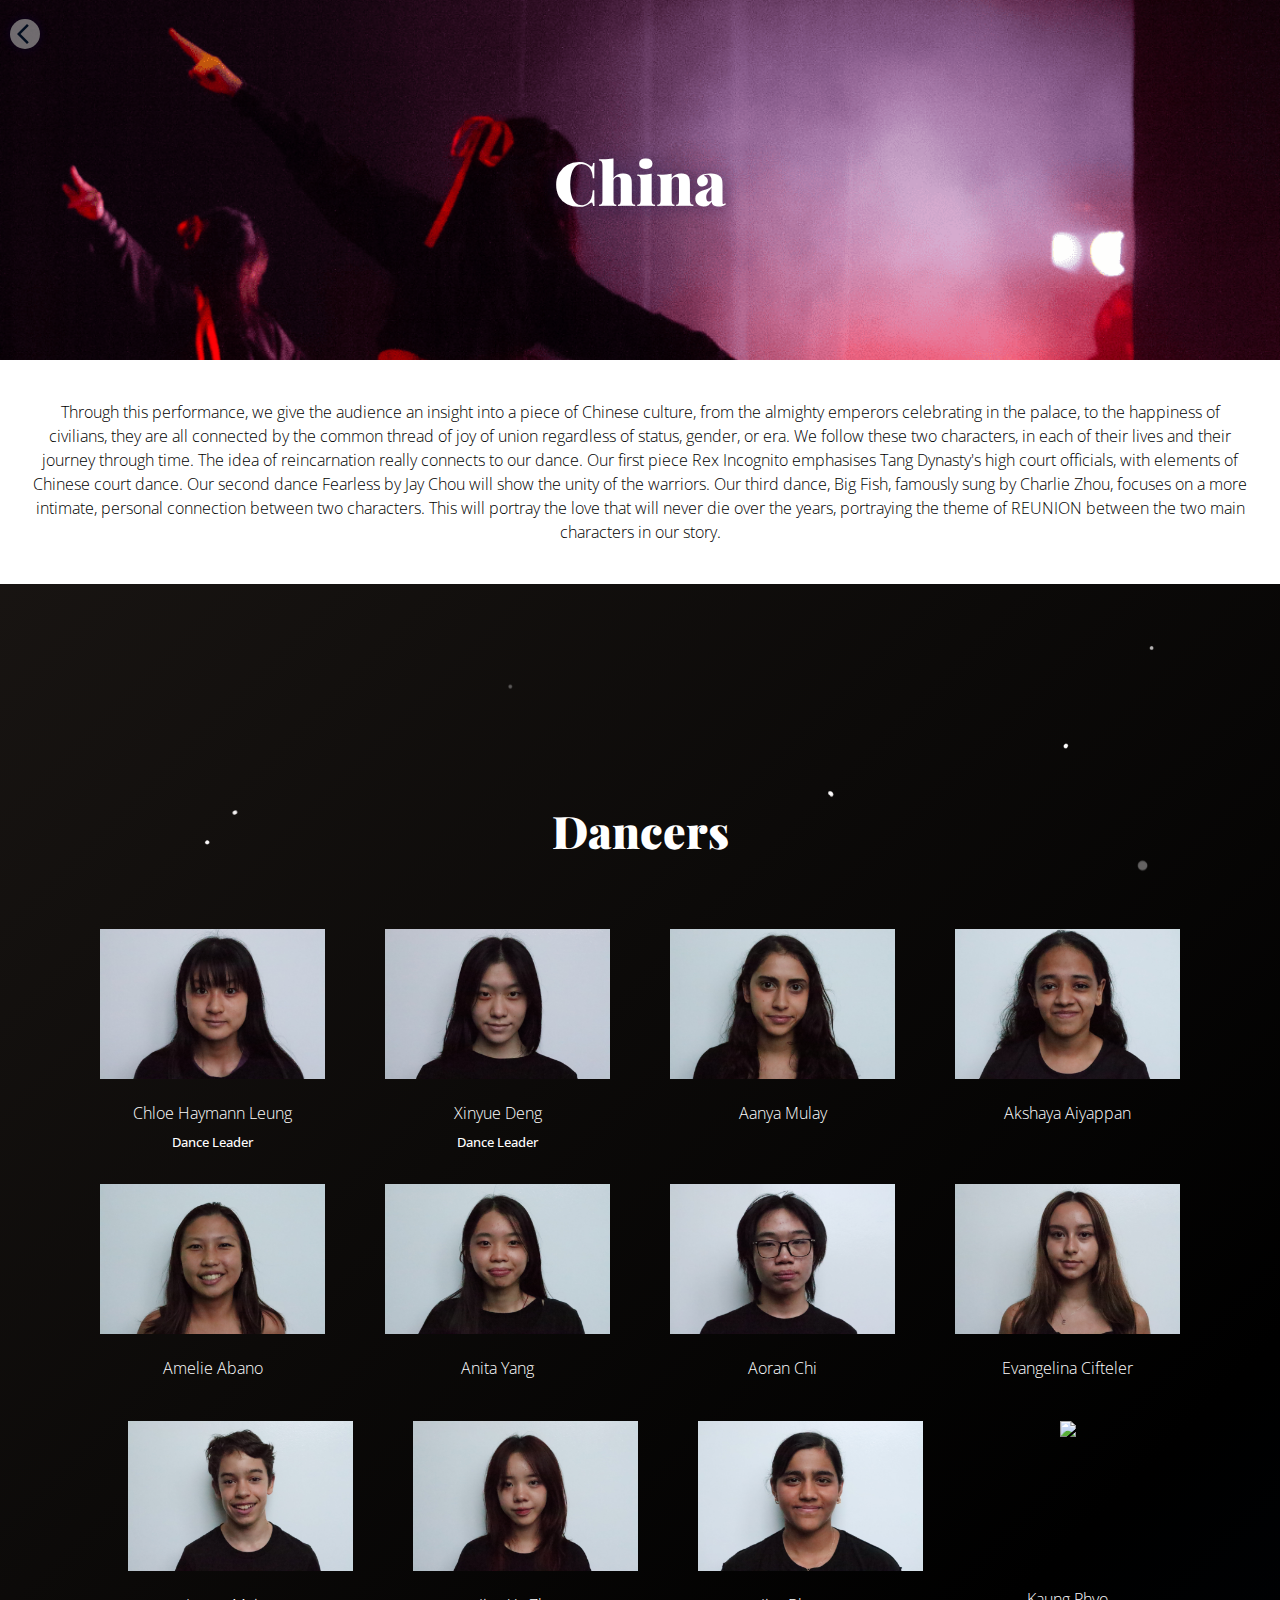
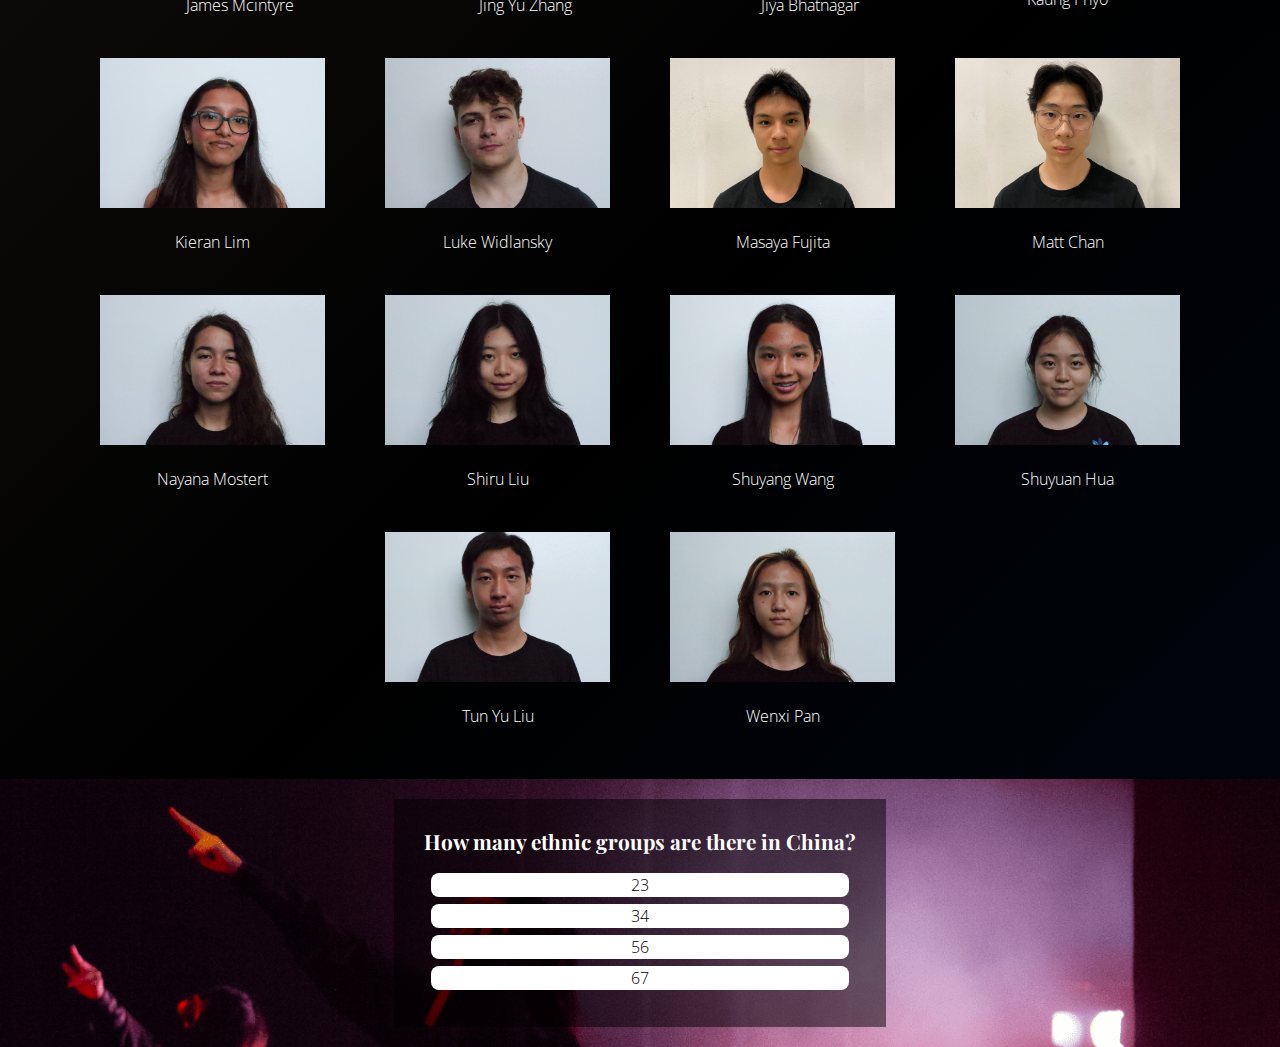
==== china.html @ a1139b22 "Add files via upload" ====
<!DOCTYPE html>
<html lang="en">
<head>
    <meta charset="UTF-8">
    <meta http-equiv="X-UA-Compatible" content="IE=edge">
    <meta name="viewport" content="width=device-width, initial-scale=1.0">
    <title>Document</title>
    <link rel = "stylesheet" href="china_style.css">
    <link rel="stylesheet" href="https://fonts.googleapis.com/css2?family=Material+Symbols+Outlined:opsz,wght,FILL,GRAD@48,400,0,0" />
    <link rel="stylesheet" href="https://fonts.googleapis.com/css2?family=Material+Symbols+Outlined:opsz,wght,FILL,GRAD@48,400,0,0" />
    <style>
        @import url('https://fonts.googleapis.com/css2?family=Playfair+Display:ital,wght@0,400;0,500;0,600;0,700;0,800;0,900;1,400;1,500;1,600;1,700;1,800;1,900&display=swap');
        @import url('https://fonts.googleapis.com/css2?family=IBM+Plex+Serif:ital@1&display=swap');
        @import url('https://fonts.googleapis.com/css2?family=IBM+Plex+Serif:ital,wght@0,700;1,400&family=Roboto:wght@100;300;500;700&display=swap');
        @import url('https://fonts.googleapis.com/css2?family=IBM+Plex+Serif:ital,wght@0,700;1,400&family=Open+Sans:ital,wght@0,300;0,400;0,500;0,600;0,700;0,800;1,300;1,400;1,500;1,600;1,700;1,800&family=Roboto:wght@100;300;500;700&display=swap');
        
    </style>
</head>
<body>
    <div class="back-button-container">
        <div class="back-button">
            <span class="material-symbols-outlined">
                arrow_back_ios_new
            </span>
        </div>
    </div>
    <div class="top">
        <h1 id="country-name">China</h1>

    </div>
    <div class="description">
        <div class="description-text">Through this performance, we give the audience an insight into a piece of Chinese culture, from the almighty emperors celebrating in the palace, to the happiness of civilians, they are all connected by the common thread of joy of union regardless of status, gender, or era. We follow these two characters, in each of their lives and their journey through time. The idea of reincarnation really connects to our dance. Our first piece Rex Incognito emphasises Tang Dynasty's high court officials, with elements of Chinese court dance. Our second dance Fearless by Jay Chou will show the unity of the warriors. Our third dance, Big Fish, famously sung by Charlie Zhou, focuses on a more intimate, personal connection between two characters. This will portray the love that will never die over the years, portraying the theme of REUNION between the two main characters in our story. </div>
    </div>
    <div class="headshots">
        <p class="title">Dancers</p>
        <div class="headshot-container">
            <div class="headshot-item item-1">
                <img src='IMG_1834.JPG' class="headshot-photo">
                <p class="headshot-name">Chloe Haymann Leung</p>
                <p class="leader-name">Dance Leader</p>
            </div>
            <div class="headshot-item item-2">
                <img src='IMG_1833.JPG' class="headshot-photo">
                <p class="headshot-name">Xinyue Deng</p>
                <p class="leader-name">Dance Leader</p>
            </div>
            <div class="headshot-item item-3">
                <img src='IMG_1825.JPG' class="headshot-photo">
                <p class="headshot-name">Aanya Mulay</p>
            </div>
            <div class="headshot-item item-4">
                <img src='IMG_1830.JPG' class="headshot-photo">
                <p class="headshot-name">Akshaya Aiyappan</p>
            </div>
            <div class="headshot-item item-5">
                <img src='IMG_1827.JPG' class="headshot-photo">
                <p class="headshot-name">Amelie Abano</p>
            </div>
            <div class="headshot-item item-6">
                <img src='IMG_1829.JPG' class="headshot-photo">
                <p class="headshot-name">Anita Yang</p>
            </div>
            <div class="headshot-item item-7">
                <img src='IMG_1820.JPG' class="headshot-photo">
                <p class="headshot-name">Aoran Chi</p>
            </div>
            <div class="headshot-item item-8">
                <img src='IMG_1810.JPG' class="headshot-photo">
                <p class="headshot-name">Evangelina Cifteler</p>
            </div>
            <div class="headshot-item item-9">
                <img src='IMG_1807.JPG' class="headshot-photo">
                <p class="headshot-name">James Mcintyre</p>
            </div>
            <div class="headshot-item item-10">
                <img src='IMG_1806.JPG' class="headshot-photo">
                <p class="headshot-name">Jing Yu Zhang</p>
            </div>
            <div class="headshot-item item-11">
                <img src='IMG_1832.JPG' class="headshot-photo">
                <p class="headshot-name">Jiya Bhatnagar</p>
            </div>
            <div class="headshot-item item-12">
                <img src='.jpg' class="headshot-photo">
                <p class="headshot-name">Kaung Phyo</p>
            </div>
            <div class="headshot-item item-13">
                <img src='IMG_1816.JPG' class="headshot-photo">
                <p class="headshot-name">Kieran Lim</p>
            </div>
            <div class="headshot-item item-14">
                <img src='IMG_1813.JPG' class="headshot-photo">
                <p class="headshot-name">Luke Widlansky</p>
            </div>
            <div class="headshot-item item-15">
                <img src='IMG_0006.jpg' class="headshot-photo">
                <p class="headshot-name">Masaya Fujita</p>
            </div>
            <div class="headshot-item item-16">
                <img src='IMG_0007.jpg' class="headshot-photo">
                <p class="headshot-name">Matt Chan</p>
            </div>
            <div class="headshot-item item-17">
                <img src='IMG_1823.JPG' class="headshot-photo">
                <p class="headshot-name">Nayana Mostert</p>
            </div>
            <div class="headshot-item item-18">
                <img src='IMG_1824.JPG' class="headshot-photo">
                <p class="headshot-name">Shiru Liu  </p>
            </div>
            <div class="headshot-item item-19">
                <img src='IMG_1811.JPG' class="headshot-photo">
                <p class="headshot-name">Shuyang Wang </p>
            </div>
            <div class="headshot-item item-20">
                <img src='IMG_1828.JPG' class="headshot-photo">
                <p class="headshot-name">Shuyuan Hua</p>
            </div>
            <div class="headshot-item item-21">
                <img src='IMG_1819_Tun_Yu_Liu_Adam.JPG' class="headshot-photo">
                <p class="headshot-name">Tun Yu Liu</p>
            </div>
            <div class="headshot-item item-22">
                <img src='IMG_1812.JPG' class="headshot-photo">
                <p class="headshot-name">Wenxi Pan</p>
            </div>
            
        </div>
    </div>
    <div class="quiz">
        <div class="quiz-container">
            <div class="quiz-name">How many ethnic groups are there in China?</div>
            <div class="answer choice-1">23</div>
            <div class="answer choice-2">34</div>
            <div class="answer choice-3">56</div>
            <div class="answer choice-4">67</div>
            <div class="correct-container">
                <img class='correct' src="correct_icon.png">
            </div>
            <p class="correct-text">China is officially compsoed of 56 ethnic groups, including 55 minorities.</p>
            
            <div class="wrong-container">
                <img class='wrong' src="wrong_icon.png">
            </div>
            <p class="wrong-text">China is officially compsoed of 56 ethnic groups, including 55 minorities.</p>

        </div>  
    </div>

    <script src="usa_script.js"></script>

</body>
</html>
---- china_style.css ----
html {
    scroll-behavior: smooth;
  }

body{
    margin:0;
    font-family: 'Open Sans';
    background: linear-gradient(-45deg, #0e0e0e,#010d1f,#000000,#1F1A17);
    background-size: 200% 200%;
    animation: gradient 10s ease infinite;
    background-position: fixed;
    transition: all 1s;
}
@keyframes gradient {
	0% {
		background-position: 0% 50%;
	}
	50% {
		background-position: 100% 50%;
	}
	100% {
		background-position: 0% 50%;
	}
}
.material-symbols-outlined{
    transform: translateX(-2px);
    color:#010d1f;
}
.back-button{
    width: 30px;
    height: 30px;
    background-color: rgba(178, 178, 178, 0.601);
    border-radius: 50%;
    margin:10px;
    transform: translateY(30%);
    box-shadow: 0px 0px 10px rgb(15, 0, 35);
    display: flex;
    align-items: center;
    justify-content: center;
}
.back-button-container{
    position:fixed;
    top: 0%;
}

.back-button:hover{
    background-color: #282828;
    transition: all 0.2s ease-in-out;
}

.top{
    height: 40ch;
    display: flex;
    flex-direction: column;
    justify-content: space-around;
    align-items: center;
    padding-left:20%;
    padding-right:20%;
    background-image: url(china_photo.png);
    background-size: cover;
    top:0%;

}
h1{
    padding: 2%;
    text-align: center;  
    font-size: 5em;
    font-weight: 500;
    font-family: 'Playfair Display';
    text-shadow:0px 0px 20px rgba(29, 23, 74, 0.632);
    color: white;

}
.description{
    background-color: white;
    font-size: 1em;
    height:fit-content;
    display: flex;
    flex-direction: column;
    justify-content: center;
    align-items: center;
    padding:20px;
    color: black;
    text-align: center;
    line-height: 1.5em;
    font-weight: 100;
    
}
.description-text{
    margin:10px;
    margin-top:20px;
    margin-bottom:20px;
}
.headshots{
    background-image: url('stars.png');
    background-size: 120%;
    background-attachment: fixed;
    height:fit-content;
    flex-direction: column;
    display: flex;
    align-items: top;
    justify-content: top;
}
.quiz{
    background-image: url(china_photo.png);
    background-size: cover;
    height: 50ch;
}

#country-name{
    font-size:3.8em;
    font-weight: 900;
}
.title{
    font-size: 2em;
    top:0%;
    font-weight: 900;
    text-align: center;
    color: white;
    font-family: 'Playfair Display','Open Sans';

}
p{
    margin:10%
}
.headshot-container{
    margin:20px;
    display: flex;
    justify-content: center;
    align-items: top;
    flex-wrap: wrap;
    color: white;
}
.headshot-item{
    display:flex;
    flex-direction: column;
    align-items: center;
    margin:10px
}
.headshot-photo{
    height:120px
}

.headshot-name{
    font-weight: 100;
    font-size: 1em;
    width:170px;
    text-align: center;
}
.leader-name{
    font-weight:500;
    font-size:0.8em;
    margin:0;
    transform: translateY(-70%);
}
.quiz{
    font-size: 1em;
    height:fit-content;
    display: flex;
    flex-direction: column;
    justify-content: center;
    align-items: center;
    padding:20px;
    color: white;
    text-align: center;
    line-height: 1.5em;
    font-weight: 300;   
    font-family: 'Playfair Display','Open Sans';

    
}
.quiz-container{
    flex-grow: 1;
    background-color: rgb(0,0,0,0.5);
    padding:30px;
    font-family: 'Open Sans','Playfair display';
    font-size:1em;
}
.quiz-name{
    color:white;
    font-weight: 700;
    margin-bottom:20px;
    font-size:1.3em;
    font-family: 'Playfair Display','Open Sans';
}
.answer{
    color:black;
    background-color: white;
    margin:7px;
    border-radius: 8px;
}
.answer:hover{
    background-color: rgb(15, 0, 35);
    transition: all 0.25s ease-in-out;
}
.correct_item{
    width:100px;
    height: 100px;
    background-color: rgba(23, 255, 127, 1);
    border-radius: 50%;
    display:flex;
    justify-content: center;
    align-items: center;
    color: white;
}
.correct-container{
    display: flex;
    justify-content: center;
    align-items: center;
}
.correct{
    display: flex;
    justify-content: center;
    align-items: center;
    width: 90px;
    height:90px;
    border-radius: 50px;
}
.correct-text{
    margin:10px;
}
.wrong-container{
    display: flex;
    justify-content: center;
    align-items: center;
}
.wrong{
    display: flex;
    justify-content: center;
    align-items: center;
    width: 90px;
    height:90px;
    border-radius: 50px;
}
.wrong-text{
    margin:10px;
}

@media all and (min-width: 600px){
    h1{
        padding: 2%;
        text-align: center;  
        font-size: 6em;
        font-weight: 500;
        font-family: 'Playfair Display';
        text-shadow:0px 0px 20px rgba(29, 23, 74, 0.632);
        color: white;
    }
    .headshot-item{
        display:flex;
        flex-direction: column;
        align-items: center;
        margin:10px;
        margin-left:30px;
        margin-right:30px;
    }
    .headshot-container{
        margin: 20px;
    }
    .headshot-photo{
        height:150px
    }
    .title{
        font-size: 2.8em;
        top:0%;
        font-weight: 900;
        text-align: center;
        color: white;
        font-family: 'Playfair Display','Open Sans';
        transform: translateY(150%);
    
    }

}
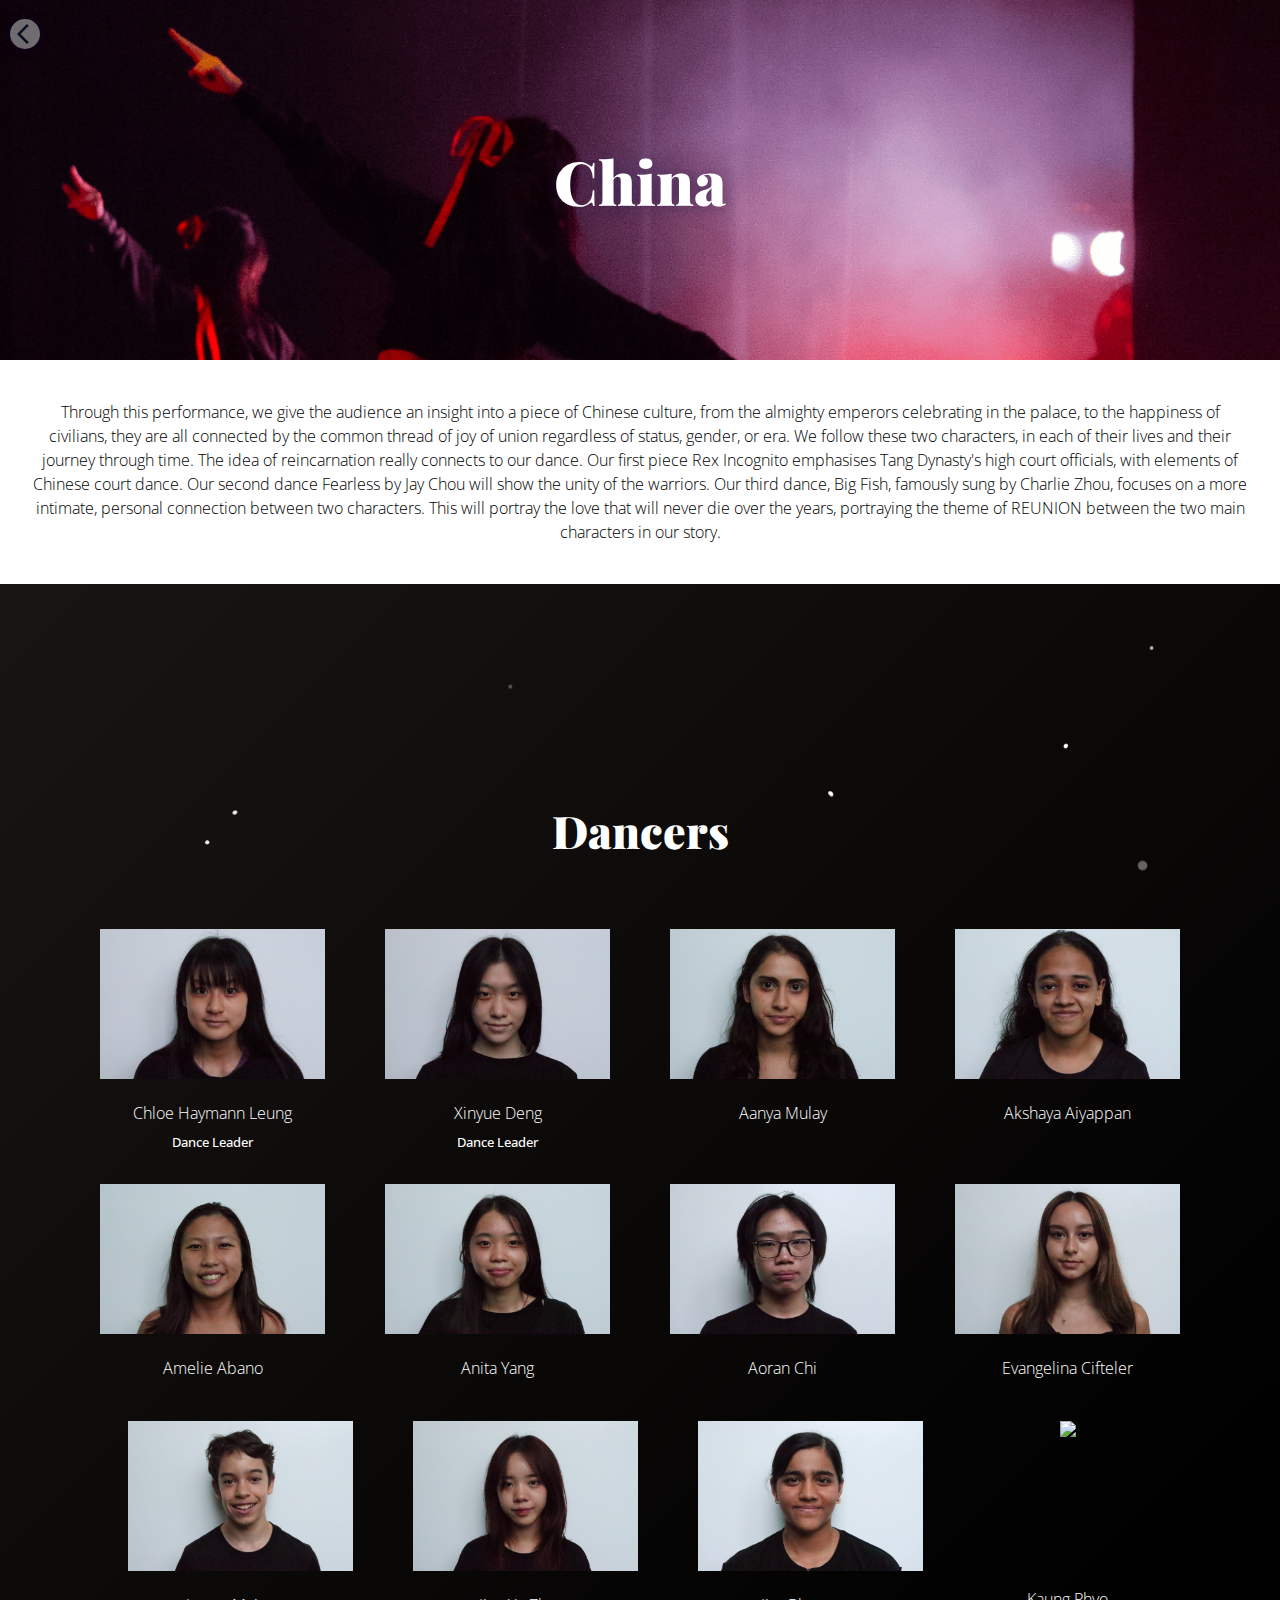
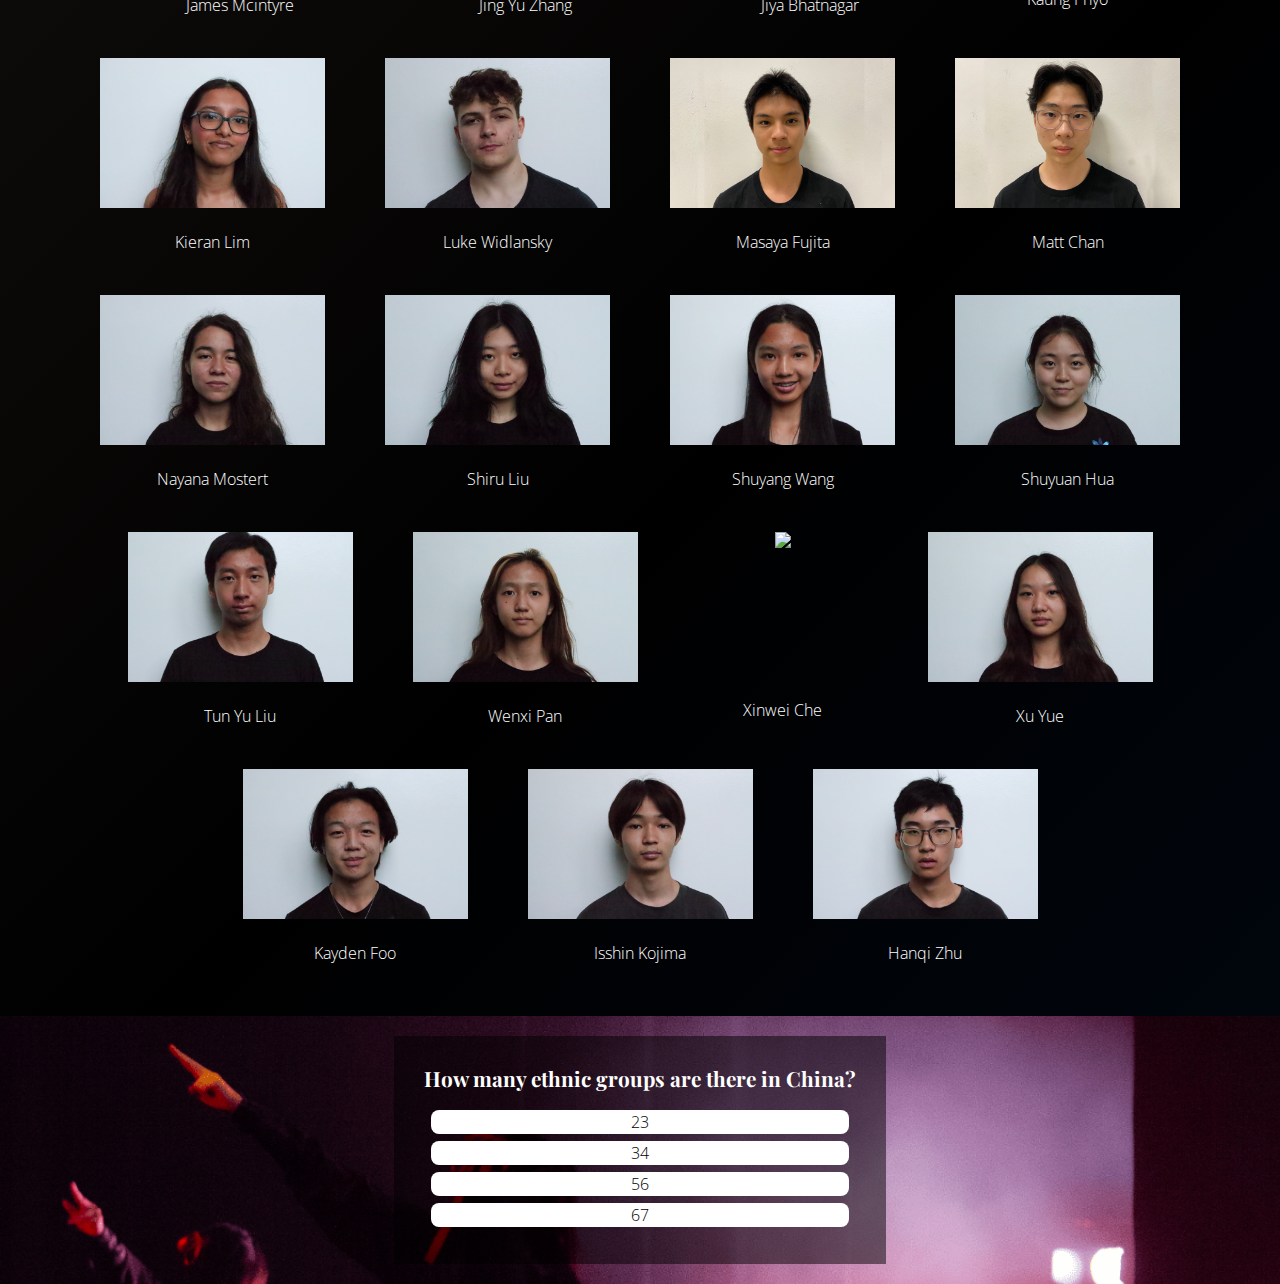
==== commit cbe6fed1: "Add files via upload" ====
--- a/china.html
+++ b/china.html
@@ -124,7 +124,26 @@
                 <img src='IMG_1812.JPG' class="headshot-photo">
                 <p class="headshot-name">Wenxi Pan</p>
             </div>
-            
+            <div class="headshot-item item-23">
+                <img src='IMG.JPG' class="headshot-photo">
+                <p class="headshot-name">Xinwei Che</p>
+            </div>
+            <div class="headshot-item item-24">
+                <img src='IMG_1804.JPG' class="headshot-photo">
+                <p class="headshot-name">Xu Yue</p>
+            </div>
+            <div class="headshot-item item-25">
+                <img src='IMG_1822.JPG' class="headshot-photo">
+                <p class="headshot-name">Kayden Foo</p>
+            </div>
+            <div class="headshot-item item-26">
+                <img src='IMG_1808.JPG' class="headshot-photo">
+                <p class="headshot-name">Isshin Kojima</p>
+            </div>
+            <div class="headshot-item item-27">
+                <img src='IMG_1826.JPG' class="headshot-photo">
+                <p class="headshot-name">Hanqi Zhu</p>
+            </div>
         </div>
     </div>
     <div class="quiz">
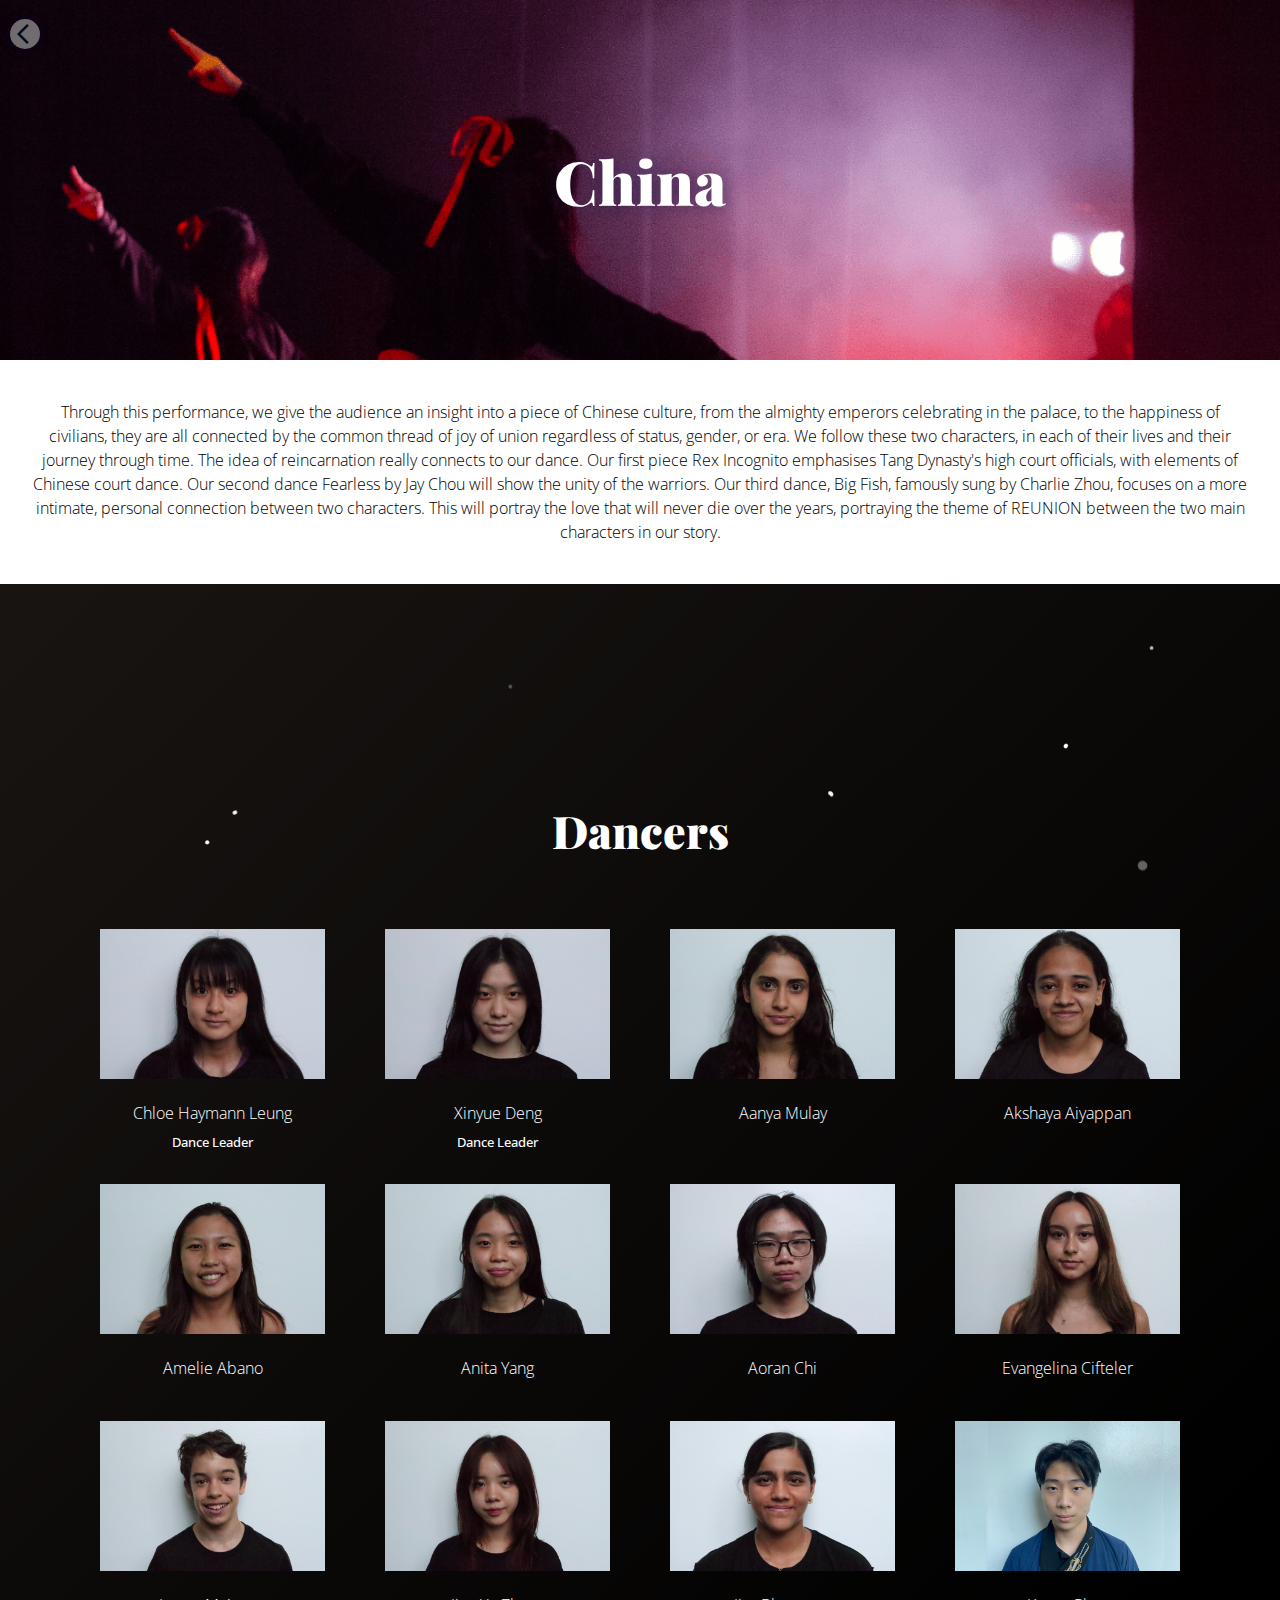
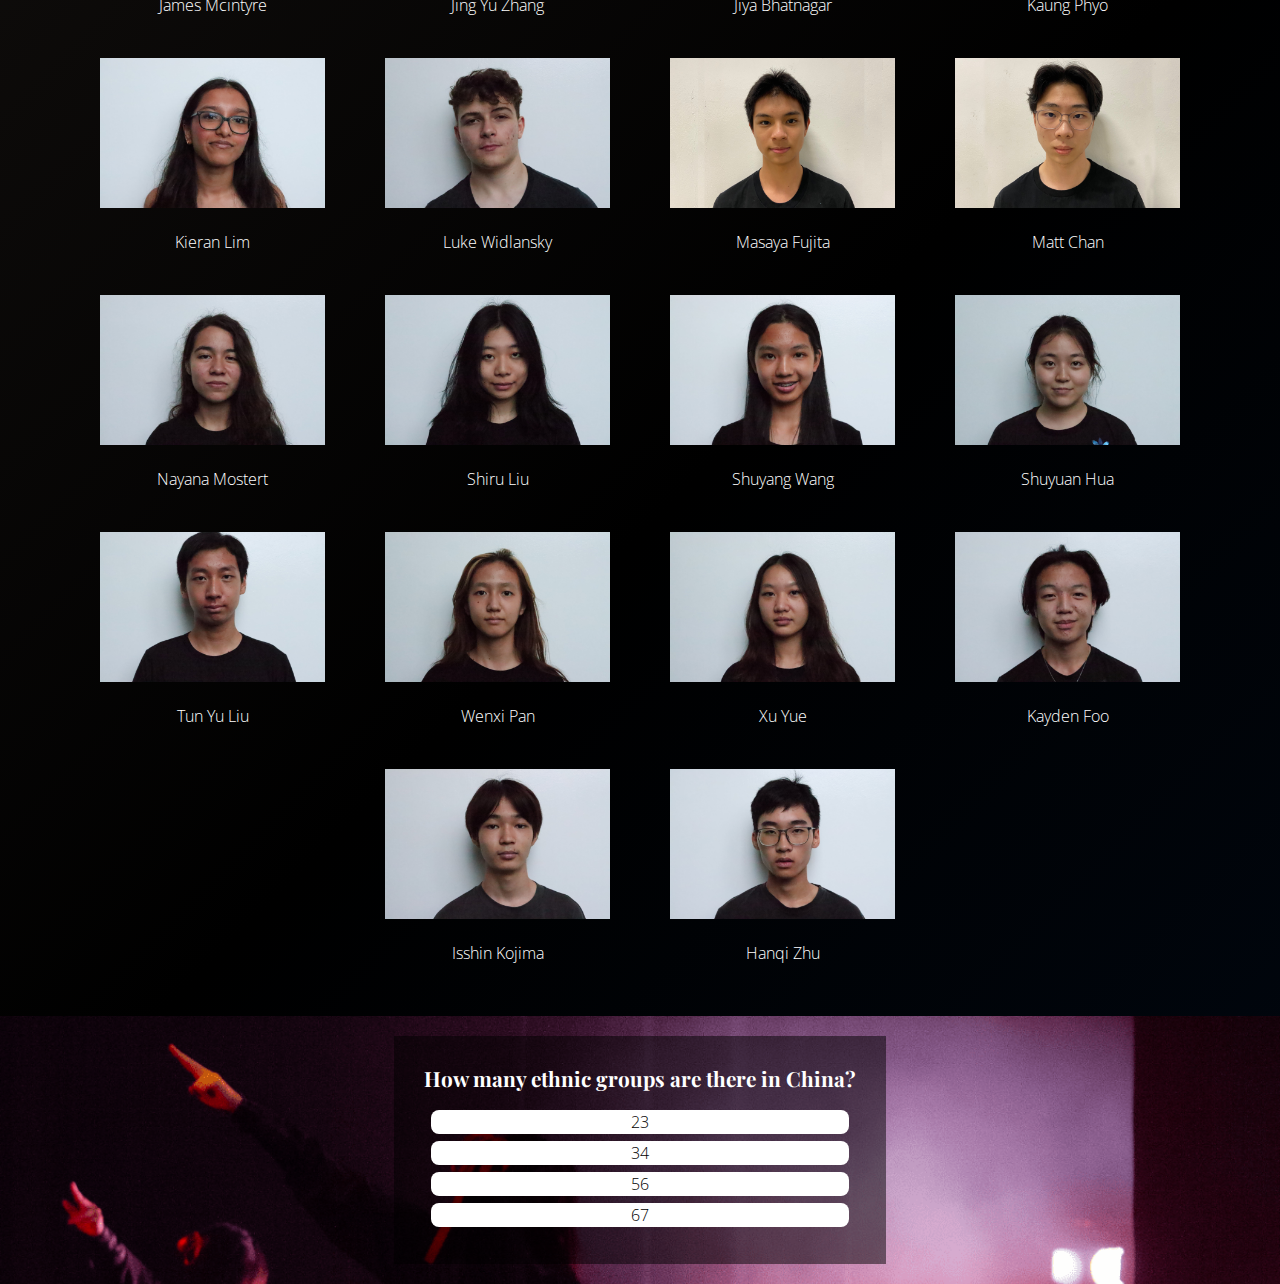
==== commit 1a7590d9: "Add files via upload" ====
--- a/china.html
+++ b/china.html
@@ -4,10 +4,11 @@
     <meta charset="UTF-8">
     <meta http-equiv="X-UA-Compatible" content="IE=edge">
     <meta name="viewport" content="width=device-width, initial-scale=1.0">
-    <title>Document</title>
+    <title>China</title>
     <link rel = "stylesheet" href="china_style.css">
     <link rel="stylesheet" href="https://fonts.googleapis.com/css2?family=Material+Symbols+Outlined:opsz,wght,FILL,GRAD@48,400,0,0" />
     <link rel="stylesheet" href="https://fonts.googleapis.com/css2?family=Material+Symbols+Outlined:opsz,wght,FILL,GRAD@48,400,0,0" />
+    <link rel="icon" type="image/x-icon" href="uwc-favicon.png">
     <style>
         @import url('https://fonts.googleapis.com/css2?family=Playfair+Display:ital,wght@0,400;0,500;0,600;0,700;0,800;0,900;1,400;1,500;1,600;1,700;1,800;1,900&display=swap');
         @import url('https://fonts.googleapis.com/css2?family=IBM+Plex+Serif:ital@1&display=swap');
@@ -81,7 +82,7 @@
                 <p class="headshot-name">Jiya Bhatnagar</p>
             </div>
             <div class="headshot-item item-12">
-                <img src='.jpg' class="headshot-photo">
+                <img src='A9.jpg' class="headshot-photo">
                 <p class="headshot-name">Kaung Phyo</p>
             </div>
             <div class="headshot-item item-13">
@@ -125,22 +126,18 @@
                 <p class="headshot-name">Wenxi Pan</p>
             </div>
             <div class="headshot-item item-23">
-                <img src='IMG.JPG' class="headshot-photo">
-                <p class="headshot-name">Xinwei Che</p>
-            </div>
-            <div class="headshot-item item-24">
                 <img src='IMG_1804.JPG' class="headshot-photo">
                 <p class="headshot-name">Xu Yue</p>
             </div>
-            <div class="headshot-item item-25">
+            <div class="headshot-item item-24">
                 <img src='IMG_1822.JPG' class="headshot-photo">
                 <p class="headshot-name">Kayden Foo</p>
             </div>
-            <div class="headshot-item item-26">
+            <div class="headshot-item item-25">
                 <img src='IMG_1808.JPG' class="headshot-photo">
                 <p class="headshot-name">Isshin Kojima</p>
             </div>
-            <div class="headshot-item item-27">
+            <div class="headshot-item item-26">
                 <img src='IMG_1826.JPG' class="headshot-photo">
                 <p class="headshot-name">Hanqi Zhu</p>
             </div>
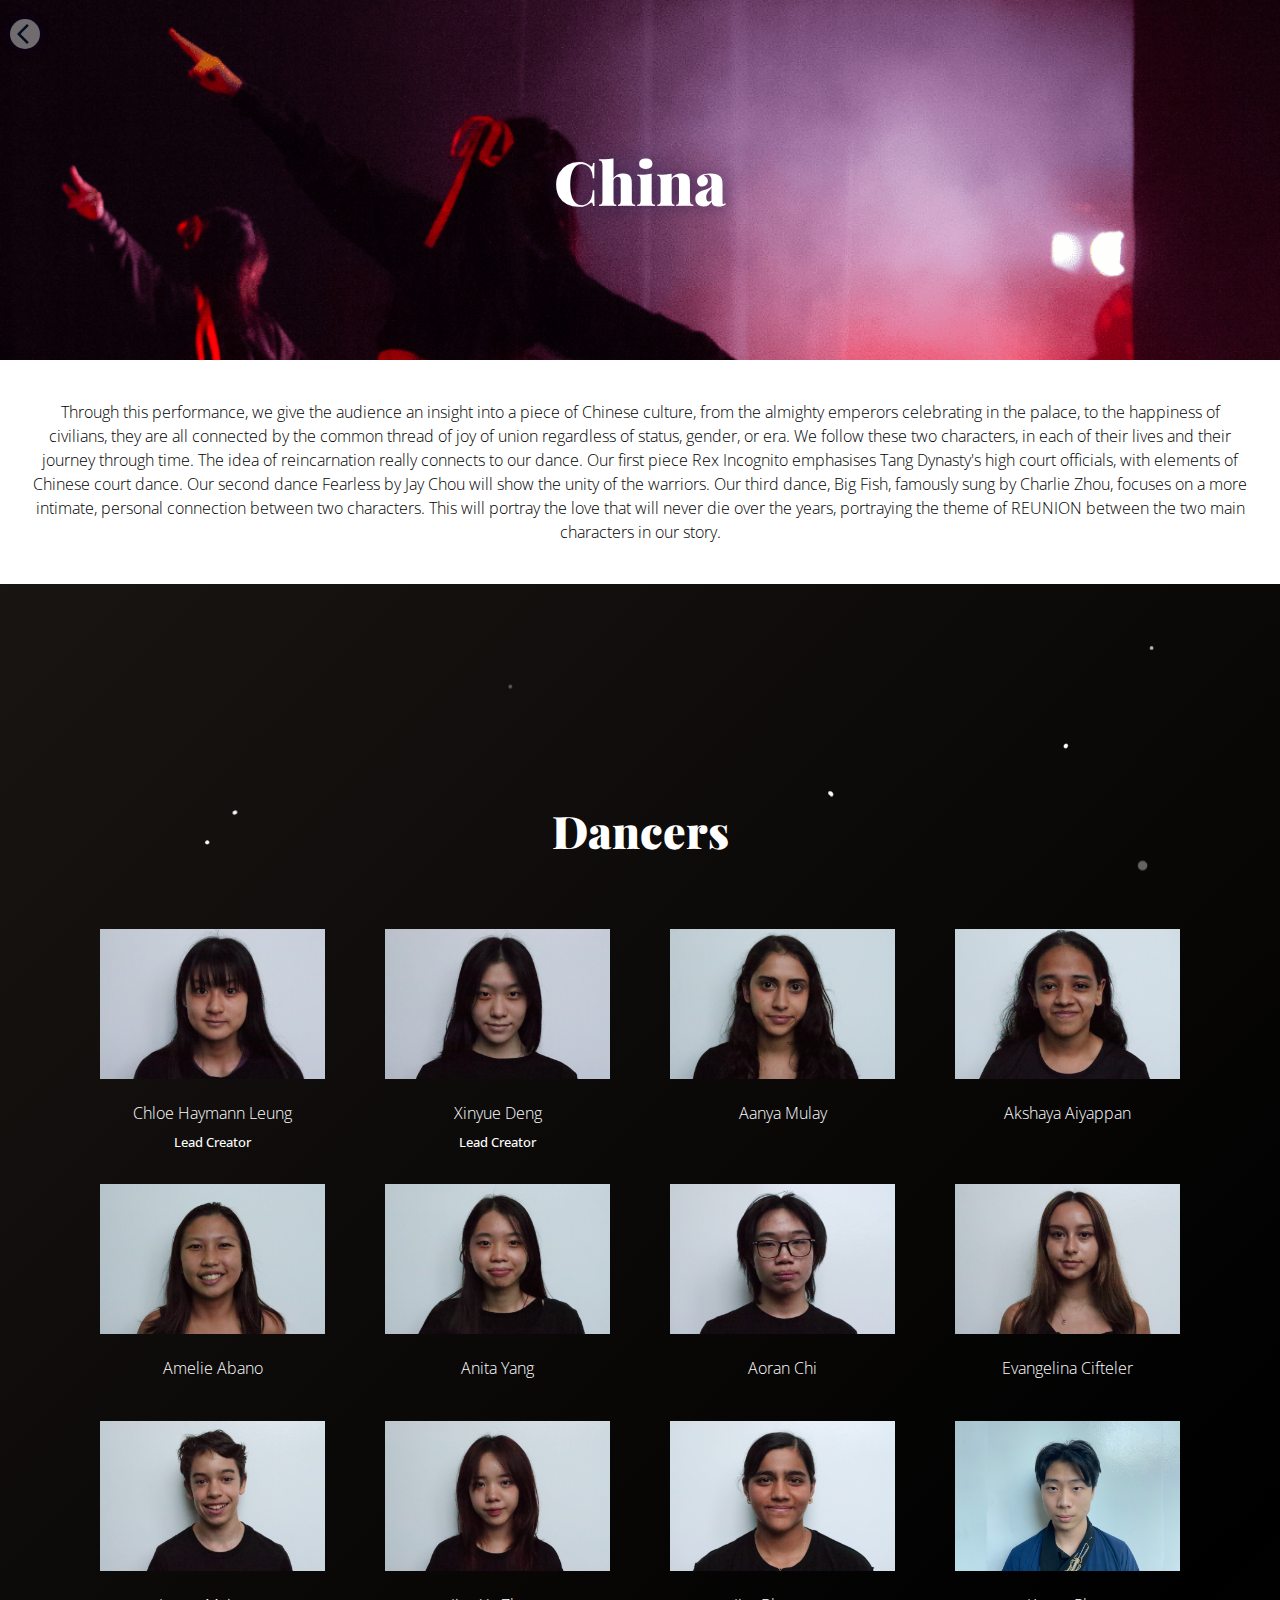
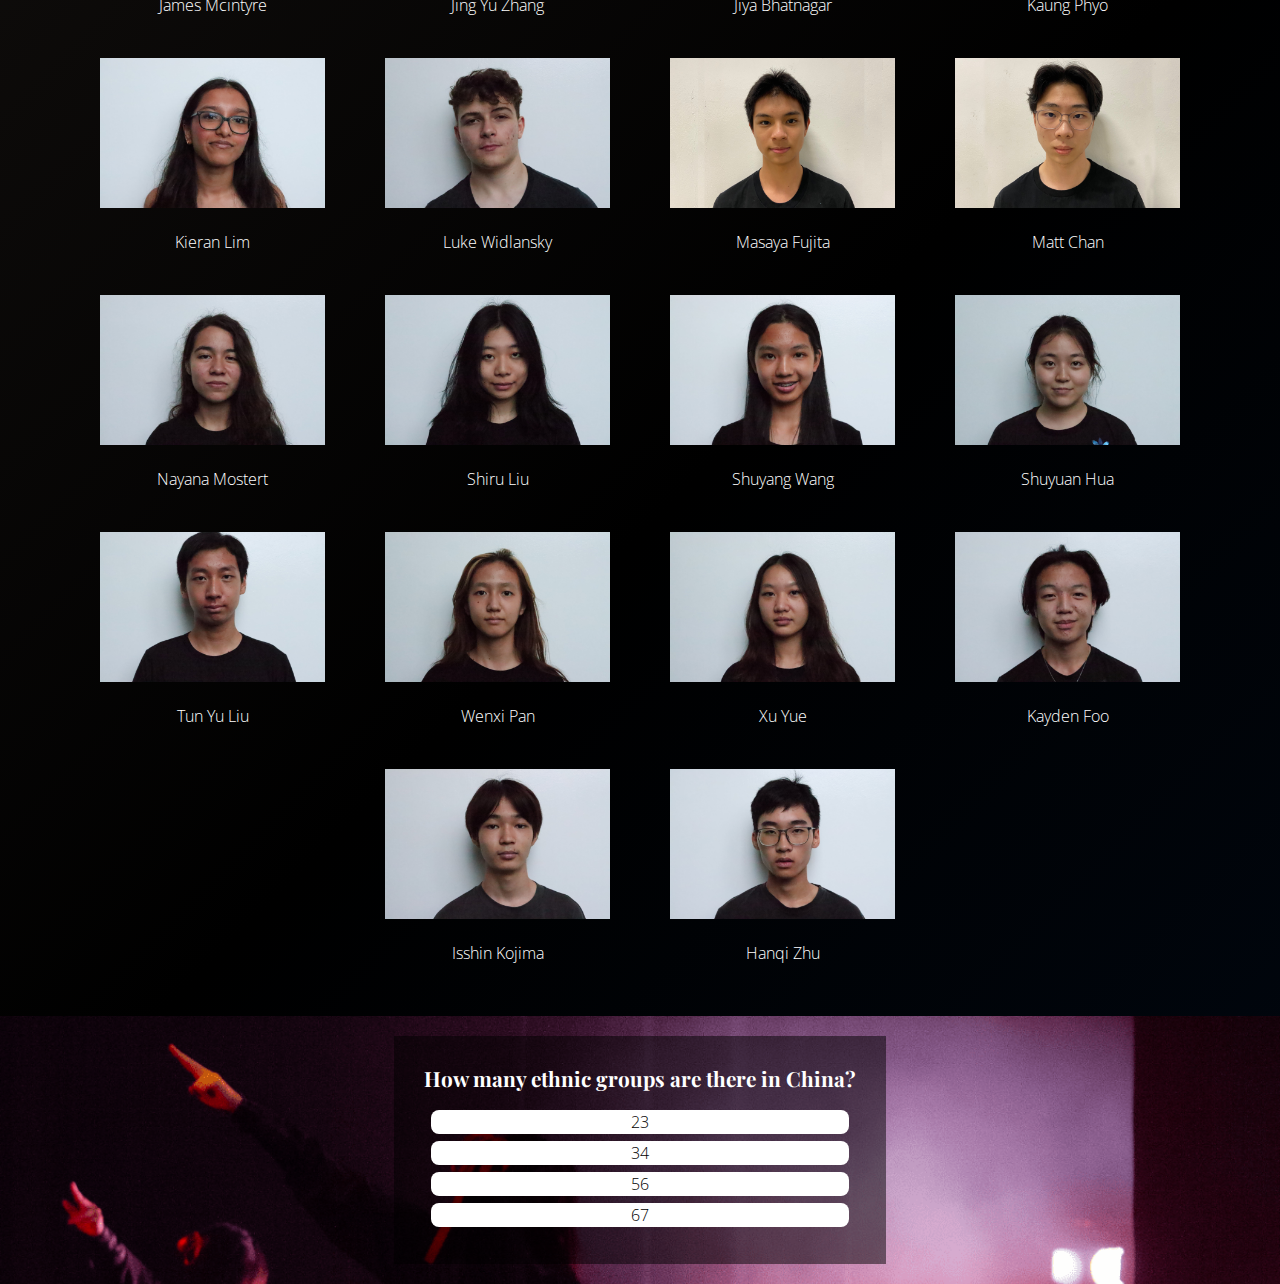
==== commit f9416ea4: "Add files via upload" ====
--- a/china.html
+++ b/china.html
@@ -38,12 +38,12 @@
             <div class="headshot-item item-1">
                 <img src='IMG_1834.JPG' class="headshot-photo">
                 <p class="headshot-name">Chloe Haymann Leung</p>
-                <p class="leader-name">Dance Leader</p>
+                <p class="leader-name">Lead Creator</p>
             </div>
             <div class="headshot-item item-2">
                 <img src='IMG_1833.JPG' class="headshot-photo">
                 <p class="headshot-name">Xinyue Deng</p>
-                <p class="leader-name">Dance Leader</p>
+                <p class="leader-name">Lead Creator</p>
             </div>
             <div class="headshot-item item-3">
                 <img src='IMG_1825.JPG' class="headshot-photo">
